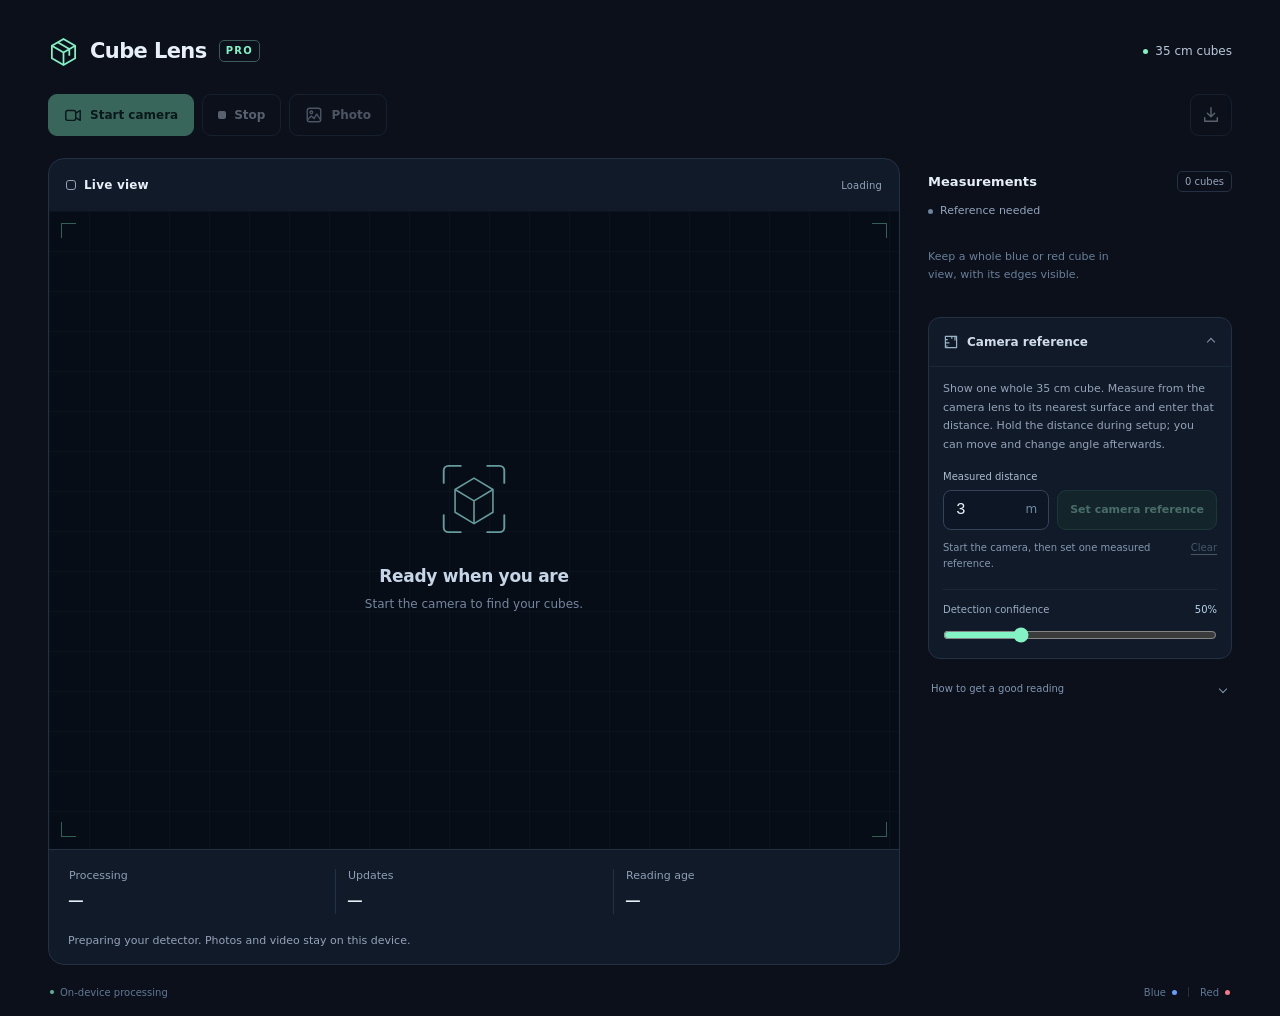
==== pro/index.html @ 99c1828c "Add isolated Cube Lens Pro with responsive threaded inference and refined cube pose" ====
<!doctype html>
<html lang="en">
<head>
  <meta charset="utf-8">
  <meta name="viewport" content="width=device-width, initial-scale=1, viewport-fit=cover">
  <meta name="theme-color" content="#0b101b">
  <meta name="color-scheme" content="dark">
  <title>Cube Lens Pro · Live cube distance</title>
  <link rel="stylesheet" href="./styles.css">
  <script src="./isolation.js"></script>
  <script type="module" src="./app.js"></script>
</head>
<body>
  <main class="app-shell">
    <header class="app-header">
      <a class="wordmark" href="./" aria-label="Cube Lens Pro home">
        <svg class="brand-mark" viewBox="0 0 32 32" fill="none" aria-hidden="true"><path d="m16 3 12 7v13l-12 7-12-7V10L16 3Z" stroke="currentColor" stroke-width="1.8"/><path d="m4 10 12 7 12-7M16 17v13M10 6.5l12 7v6.8" stroke="currentColor" stroke-width="1.8"/></svg>
        <span>Cube Lens</span><span class="pro-tag">PRO</span>
      </a>
      <span class="size-badge"><span class="status-dot" aria-hidden="true"></span>35 cm cubes</span>
    </header>

    <section class="control-bar" aria-label="Camera controls">
      <div class="source-controls">
        <button id="start" class="button button-primary" type="button" disabled>
          <svg viewBox="0 0 20 20" fill="none" aria-hidden="true"><rect x="2" y="5" width="11" height="11" rx="2" stroke="currentColor" stroke-width="1.6"/><path d="m13 8 5-3v11l-5-3" stroke="currentColor" stroke-width="1.6" stroke-linejoin="round"/></svg>
          Start camera
        </button>
        <button id="stop" class="button button-stop" type="button" disabled><span class="stop-icon" aria-hidden="true"></span>Stop</button>
        <label class="button button-quiet file-button" for="photoFile">
          <svg viewBox="0 0 20 20" fill="none" aria-hidden="true"><rect x="2.5" y="2.5" width="15" height="15" rx="2.5" stroke="currentColor" stroke-width="1.5"/><circle cx="7" cy="7" r="1.5" stroke="currentColor" stroke-width="1.5"/><path d="m3 15 4-4 3 3 3-5 4 6" stroke="currentColor" stroke-width="1.5" stroke-linejoin="round"/></svg>
          Photo
          <input id="photoFile" class="visually-hidden" type="file" accept="image/*" disabled>
        </label>
      </div>
      <button id="save" class="button button-icon" type="button" aria-label="Save detection image" title="Save detection image" disabled>
        <svg viewBox="0 0 20 20" fill="none" aria-hidden="true"><path d="M10 2v10m-4-4 4 4 4-4M3 13v4h14v-4" stroke="currentColor" stroke-width="1.6" stroke-linecap="round" stroke-linejoin="round"/></svg>
      </button>
    </section>

    <div class="workspace">
      <section class="camera-panel" aria-label="Camera and live measurements">
        <div class="panel-topline">
          <h1><span class="viewfinder-icon" aria-hidden="true"></span>Live view</h1>
          <span id="modelState" class="model-state">Loading…</span>
        </div>
        <div id="viewer" class="viewer">
          <video id="video" autoplay muted playsinline hidden aria-label="Live camera view"></video>
          <canvas id="photoCanvas" hidden aria-label="Selected photo"></canvas>
          <canvas id="overlay" hidden aria-label="Detected cubes and estimated distances"></canvas>
          <div id="placeholder" class="placeholder">
            <div class="placeholder-art" aria-hidden="true">
              <svg viewBox="0 0 112 112" fill="none"><path d="M24 39V26a5 5 0 0 1 5-5h13m28 0h13a5 5 0 0 1 5 5v13M88 73v13a5 5 0 0 1-5 5H70m-28 0H29a5 5 0 0 1-5-5V73" stroke="currentColor" stroke-width="2" stroke-linecap="round"/><path d="m56 34 20 12v24L56 82 36 70V46l20-12Z" stroke="currentColor" stroke-width="1.7"/><path d="m36 46 20 12 20-12M56 58v24" stroke="currentColor" stroke-width="1.7"/></svg>
            </div>
            <p>Ready when you are</p>
            <span>Start the camera to find your cubes.</span>
          </div>
          <div class="viewer-corner top-left" aria-hidden="true"></div><div class="viewer-corner top-right" aria-hidden="true"></div><div class="viewer-corner bottom-left" aria-hidden="true"></div><div class="viewer-corner bottom-right" aria-hidden="true"></div>
        </div>
        <div class="metrics" aria-label="Live performance">
          <div class="metric"><span class="metric-label">Processing</span><strong id="latency">—</strong></div>
          <div class="metric"><span class="metric-label">Updates</span><strong id="cadence">—</strong></div>
          <div class="metric"><span class="metric-label">Reading age</span><strong id="freshness">—</strong></div>
        </div>
        <p id="status" class="status-line" role="status" aria-live="polite">Preparing your detector. Photos and video stay on this device.</p>
      </section>

      <aside class="measurement-panel" aria-label="Cube measurements">
        <div class="measurements-heading"><h2>Measurements</h2><span id="counts" class="count-label">0 cubes</span></div>
        <div class="quality-line"><span class="quality-dot" aria-hidden="true"></span><span id="qualityState">Set a reference for distance</span></div>
        <ul id="detections" class="detections" aria-live="polite" aria-label="Detected cube measurements"></ul>
        <p id="emptyHint" class="empty-hint">Keep a whole blue or red cube in view, with its edges visible.</p>

        <details id="setupPanel" class="setup-panel" open>
          <summary><span><svg viewBox="0 0 20 20" fill="none" aria-hidden="true"><path d="M3 3h14v14H3zM3 7h3m-3 4h5m-5 4h3m5-12v3m4-3v5" stroke="currentColor" stroke-width="1.5" stroke-linejoin="round"/></svg>Camera reference</span><span class="disclosure" aria-hidden="true"></span></summary>
          <div class="setup-content">
            <p id="referenceHelp">Show one whole 35 cm cube. Measure from the camera lens to its nearest surface and enter that distance. Hold the distance during setup; you can move and change angle afterwards.</p>
            <label class="field-label" for="referenceMetres">Measured distance</label>
            <div class="reference-input-row">
              <div class="distance-input"><input id="referenceMetres" type="number" min="0.3" max="15" step="0.01" value="3" inputmode="decimal"><span aria-hidden="true">m</span></div>
              <button id="calibrate" class="button button-reference" type="button" disabled>Set reference</button>
            </div>
            <div class="reference-state-row"><p id="calibrationState" role="status" aria-live="polite">Start the camera to set a reference.</p><button id="clearCalibration" class="text-button" type="button" disabled>Clear</button></div>
            <div class="confidence-control">
              <label for="confidence">Detection confidence <output id="confidenceValue" for="confidence">50%</output></label>
              <input id="confidence" type="range" min="35" max="90" step="5" value="50">
            </div>
          </div>
        </details>
        <details id="about" class="about-panel">
          <summary>How to get a good reading <span class="disclosure" aria-hidden="true"></span></summary>
          <div>
            <p>Distance is approximate and measured to the nearest cube surface. Use stationary 35 × 35 × 35 cm cubes with clear, visible edges.</p>
            <p>Once referenced, your viewing angle can change. Use the same camera and zoom; set a new reference after changing either. Check readings against a measured distance.</p>
            <p>Detection runs on your device. Processing time measures the app’s work per frame, not network ping. Phone speed, lighting, blur and hidden corners affect results.</p>
            <button id="diagnostics" class="text-button diagnostics-button" type="button">Export diagnostics <span aria-hidden="true">↗</span></button>
          </div>
        </details>
      </aside>
    </div>
    <footer class="app-footer"><span><span class="privacy-dot" aria-hidden="true"></span>On-device processing</span><span>Blue <i class="legend-dot blue" aria-hidden="true"></i><span class="legend-divider" aria-hidden="true"></span>Red <i class="legend-dot red" aria-hidden="true"></i></span></footer>
  </main>
</body>
</html>
---- pro/styles.css ----
:root{color-scheme:dark;--bg:#0b101b;--panel:#111a28;--panel-deep:#0b1320;--line:#243144;--text:#e9eff8;--muted:#94a3b9;--mint:#83f2c4;--blue:#699dff;--radius:16px;font-family:Inter,ui-sans-serif,system-ui,-apple-system,BlinkMacSystemFont,"Segoe UI",sans-serif;font-synthesis:none;text-rendering:optimizeLegibility;-webkit-font-smoothing:antialiased}
*{box-sizing:border-box}body{margin:0;background:var(--bg);color:var(--text);min-width:300px}button,input{font:inherit}button,label,input,summary{-webkit-tap-highlight-color:transparent}button{cursor:pointer}button:disabled{cursor:default;opacity:.38}button:focus-visible,a:focus-visible,input:focus-visible,summary:focus-visible,.file-button:focus-within{outline:2px solid var(--mint);outline-offset:4px}button,summary{touch-action:manipulation}[hidden]{display:none!important}h1,h2,p{margin:0}svg{display:block}a{color:inherit}.app-shell{max-width:1240px;margin:0 auto;padding:0 28px calc(16px + env(safe-area-inset-bottom))}.app-header{min-height:86px;display:flex;align-items:center;justify-content:space-between;gap:16px}.wordmark{display:flex;align-items:center;gap:11px;text-decoration:none;font-size:21px;font-weight:650;letter-spacing:-.6px;white-space:nowrap}.brand-mark{width:31px;height:31px;color:var(--mint)}.pro-tag{font-size:10px;letter-spacing:1.3px;font-weight:750;line-height:1;border:1px solid #3a5b59;border-radius:5px;color:var(--mint);padding:5px 6px;margin-left:1px}.size-badge{display:flex;align-items:center;gap:7px;color:#b9c7d9;font-size:12px;white-space:nowrap}.status-dot,.privacy-dot{width:5px;height:5px;display:inline-block;flex:none;border-radius:50%;background:var(--mint)}.control-bar{display:flex;align-items:center;justify-content:space-between;gap:12px;padding-bottom:18px}.source-controls{display:flex;gap:8px;min-width:0}.button{display:inline-flex;align-items:center;justify-content:center;gap:8px;min-height:42px;padding:0 15px;background:#182437;border:1px solid #2c3b50;border-radius:9px;color:#d7e3f4;font-size:12px;font-weight:650;line-height:1;white-space:nowrap;transition:background .15s,border-color .15s}.button svg{width:18px;height:18px;flex:none}.button:not(:disabled):hover{background:#23334a;border-color:#48627f}.button-primary{color:#0a241b;background:var(--mint);border-color:var(--mint)}.button-primary:not(:disabled):hover{background:#a0ffdb;border-color:#a0ffdb}.button-stop{background:transparent}.stop-icon{height:8px;width:8px;border-radius:2px;background:currentColor}.button-quiet{background:transparent;cursor:pointer;color:#b8c6da}.file-button:has(input:disabled){opacity:.38;cursor:default}.button-icon{width:42px;padding:0;background:transparent}.visually-hidden{position:absolute;width:1px;height:1px;padding:0;margin:-1px;overflow:hidden;clip:rect(0,0,0,0);white-space:nowrap;border:0}.workspace{display:grid;grid-template-columns:minmax(0,1fr) 300px;gap:20px;align-items:start}.camera-panel{background:var(--panel);border:1px solid var(--line);border-radius:var(--radius);overflow:hidden;min-width:0}.panel-topline{height:49px;display:flex;align-items:center;justify-content:space-between;padding:0 17px;gap:10px}.panel-topline h1{display:flex;align-items:center;gap:8px;font-size:12px;font-weight:650;letter-spacing:.2px}.viewfinder-icon{width:10px;height:10px;border:1.5px solid var(--muted);border-radius:3px}.model-state{color:var(--muted);font-size:10px;letter-spacing:.2px;white-space:nowrap;overflow:hidden;text-overflow:ellipsis;max-width:65%}.viewer{position:relative;width:100%;aspect-ratio:4/3;min-height:200px;isolation:isolate;overflow:hidden;background:#070d17;background-image:linear-gradient(#1c2b3a33 1px,transparent 1px),linear-gradient(90deg,#1c2b3a33 1px,transparent 1px);background-size:40px 40px}.viewer video,.viewer canvas{position:absolute;inset:0;width:100%;height:100%;object-fit:contain;display:block}.viewer #overlay{z-index:2;pointer-events:none}.placeholder{position:absolute;inset:0;display:flex;flex-direction:column;align-items:center;justify-content:center;padding:30px;text-align:center;z-index:1}.placeholder-art{width:106px;height:106px;color:#649b9c;margin-bottom:14px}.placeholder-art svg{width:100%;height:100%}.placeholder p{font-size:17px;font-weight:550;letter-spacing:-.3px;color:#c6d6e7}.placeholder>span{margin-top:9px;font-size:12px;line-height:1.6;color:#72869e}.viewer-corner{color:#83f2c45c;position:absolute;z-index:3;width:15px;height:15px;border-color:#83f2c44d;pointer-events:none}.top-left{top:12px;left:12px;border-left:1px solid;border-top:1px solid}.top-right{top:12px;right:12px;border-right:1px solid;border-top:1px solid}.bottom-left{bottom:12px;left:12px;border-left:1px solid;border-bottom:1px solid}.bottom-right{bottom:12px;right:12px;border-right:1px solid;border-bottom:1px solid}.metrics{display:grid;grid-template-columns:repeat(3,minmax(0,1fr));padding:17px 8px 15px;border-top:1px solid var(--line)}.metric{padding:0 12px;min-width:0}.metric+.metric{border-left:1px solid var(--line)}.metric-label{display:block;font-size:10px;color:#8e9fb5;margin-bottom:6px}.metric strong{font-family:ui-monospace,SFMono-Regular,Consolas,monospace;font-size:20px;line-height:1.15;font-weight:500;letter-spacing:-.9px;white-space:nowrap}.status-line{font-size:11px;line-height:1.55;color:var(--muted);padding:0 19px 15px;min-height:32px}.measurement-panel{min-width:0;padding-top:13px}.measurements-heading{display:flex;align-items:center;justify-content:space-between;gap:12px;margin-bottom:11px}.measurements-heading h2{font-size:13px;font-weight:600;letter-spacing:.05px}.count-label{font-size:10px;color:var(--muted);border:1px solid var(--line);padding:4px 7px;border-radius:5px;white-space:nowrap}.quality-line{display:flex;align-items:center;gap:7px;color:#93a5bb;font-size:11px;line-height:1.5;margin-bottom:14px}.quality-dot{width:5px;height:5px;border-radius:50%;flex:none;background:#6f839d}.detections{display:grid;gap:8px;list-style:none;margin:0;padding:0;min-width:0}.detections li{background:var(--panel);border:1px solid var(--line);border-radius:11px;padding:13px 14px;font-size:12px;line-height:1.6;overflow-wrap:anywhere}.detections li strong{font-family:ui-monospace,SFMono-Regular,Consolas,monospace;letter-spacing:-.5px;font-weight:600}.detections .detection-card{display:grid;gap:5px}.detections .detection-heading{display:flex;align-items:center;justify-content:space-between;gap:10px}.detections .detection-distance{font-size:26px;color:var(--text);line-height:1.2}.detections .detection-label{display:flex;align-items:center;gap:7px;color:#d5e0ef}.detections .detection-meta,.detections small{color:var(--muted);font-size:10px}.empty-hint{padding:14px 0 18px;color:#697f99;font-size:11px;line-height:1.7;max-width:29ch}.setup-panel{border:1px solid var(--line);border-radius:12px;background:var(--panel);margin-top:14px;overflow:hidden}.setup-panel>summary{min-height:49px;padding:0 14px;display:flex;align-items:center;justify-content:space-between;gap:10px;color:#d1ddec;font-size:12px;font-weight:550;cursor:pointer;list-style:none}.setup-panel>summary>span:first-child{display:flex;gap:8px;align-items:center}.setup-panel summary svg{width:16px;height:16px;color:#99b3c7}summary::-webkit-details-marker{display:none}.disclosure{width:6px;height:6px;border-right:1px solid #8297ae;border-bottom:1px solid #8297ae;transform:rotate(45deg);margin-right:3px;flex:none;transition:transform .15s}details[open]>summary .disclosure{transform:rotate(225deg)}.setup-panel[open]>summary{border-bottom:1px solid #24314499}.setup-content{padding:13px 14px 15px}.setup-content>p{color:var(--muted);font-size:11px;line-height:1.7;margin-bottom:16px}.field-label{display:block;font-size:10px;color:#acbcd0;margin-bottom:8px}.reference-input-row{display:flex;gap:8px}.distance-input{position:relative;flex:1;min-width:70px}.distance-input input{width:100%;height:40px;border:1px solid #34435a;border-radius:8px;background:#0d1624;color:var(--text);font-size:16px;font-family:ui-monospace,SFMono-Regular,Consolas,monospace;line-height:1;padding:0 27px 0 12px;appearance:textfield;-moz-appearance:textfield}.distance-input input::-webkit-outer-spin-button,.distance-input input::-webkit-inner-spin-button{-webkit-appearance:none;margin:0}.distance-input>span{position:absolute;right:12px;top:12px;font-size:12px;color:#7189a5;pointer-events:none}.button-reference{background:#193631;border-color:#2f6556;color:#a4f4d3;min-height:40px;font-size:11px;padding:0 12px}.button-reference:not(:disabled):hover{background:#21493e;border-color:#438b70}.reference-state-row{display:flex;align-items:flex-start;gap:10px;margin-top:10px}.reference-state-row p{flex:1;font-size:10px;color:#8398b1;line-height:1.6}.text-button{background:transparent;border:0;padding:0;color:#9cb9d4;font-size:10px;line-height:1.6;text-decoration:underline;text-underline-offset:3px;white-space:nowrap}.text-button:not(:disabled):hover{color:var(--mint)}.reference-state-row .text-button{padding:0 0 0 5px}.confidence-control{border-top:1px solid #24314499;margin-top:17px;padding-top:14px}.confidence-control label{display:flex;justify-content:space-between;gap:10px;font-size:10px;color:#99acc3}.confidence-control output{color:#b5d5e9;font-variant-numeric:tabular-nums}.confidence-control input{width:100%;height:16px;margin:12px 0 0;accent-color:var(--mint);cursor:pointer;display:block}.about-panel{margin-top:10px;font-size:10px;color:#8096b1}.about-panel>summary{display:flex;align-items:center;justify-content:space-between;gap:10px;min-height:40px;cursor:pointer;list-style:none;padding:0 3px}.about-panel>div{padding:0 3px 13px}.about-panel p{line-height:1.7;margin-bottom:10px}.diagnostics-button{display:inline-flex;align-items:center;gap:7px;margin-top:2px}.app-footer{display:flex;align-items:center;justify-content:space-between;gap:15px;padding:20px 2px 0;color:#5f7894;font-size:10px;line-height:1.5}.app-footer>span{display:flex;align-items:center;gap:6px}.privacy-dot{width:4px;height:4px;background:#69af99}.legend-dot{display:inline-block;width:5px;height:5px;border-radius:50%;background:currentColor}.legend-dot.blue{color:#689cff}.legend-dot.red{color:#f27986}.legend-divider{height:10px;width:1px;background:var(--line);margin:0 5px}
.status-line.error,.metric strong.slow{color:#ff9ca5}.detections .detection-reason{font:500 12px/1.6 system-ui;letter-spacing:0;color:#b6c8dd}
@media(min-width:1000px){.app-shell{padding-top:8px}.control-bar{padding-bottom:22px}.workspace{gap:28px;grid-template-columns:minmax(0,1fr) 304px}.viewer{aspect-ratio:4/3}.panel-topline{height:52px}.metric strong{font-size:23px}.metric-label{font-size:11px}.metrics{padding-top:19px;padding-bottom:18px}}
@media(max-width:760px){.app-shell{max-width:540px;padding:0 14px calc(16px + env(safe-area-inset-bottom))}.app-header{min-height:69px;gap:8px}.wordmark{font-size:19px;gap:8px;letter-spacing:-.6px}.brand-mark{width:27px;height:27px}.pro-tag{font-size:9px;padding:4px 5px;letter-spacing:1px}.size-badge{font-size:10px;gap:5px}.control-bar{padding-bottom:13px;gap:7px}.source-controls{gap:6px}.button{min-height:40px;padding:0 12px;font-size:11px;gap:6px}.button svg{width:16px;height:16px}.button-icon{width:38px;min-height:40px;padding:0;flex:none}.workspace{display:flex;flex-direction:column;gap:0}.camera-panel{width:100%;border-radius:13px}.panel-topline{height:42px;padding:0 13px}.panel-topline h1{font-size:11px}.model-state{font-size:9px}.viewer{aspect-ratio:4/3;min-height:210px;max-height:64svh}.placeholder-art{width:88px;height:88px;margin-bottom:9px}.placeholder p{font-size:15px}.placeholder>span{font-size:10px;margin-top:7px}.metrics{padding:13px 4px 12px}.metric{padding:0 11px}.metric-label{font-size:9px;margin-bottom:6px}.metric strong{font-size:18px;letter-spacing:-.7px}.status-line{font-size:10px;padding:0 14px 12px;min-height:28px}.measurement-panel{padding:19px 1px 0;width:100%}.measurements-heading{margin-bottom:8px}.quality-line{margin-bottom:10px;font-size:10px}.measurements-heading h2{font-size:12px}.count-label{font-size:9px}.empty-hint{max-width:none;padding:7px 0 5px;font-size:10px}.detections{grid-template-columns:repeat(auto-fit,minmax(148px,1fr));gap:8px}.detections li{font-size:11px;padding:11px 12px}.setup-panel{margin-top:13px}.setup-panel>summary{min-height:46px}.setup-content{padding:13px 14px 14px}.setup-content>p{font-size:11px;line-height:1.6;margin-bottom:14px}.reference-input-row{gap:10px}.distance-input{max-width:50%}.button-reference{flex:1;min-height:40px}.reference-state-row p{font-size:10px}.confidence-control{margin-top:14px;padding-top:13px}.about-panel{margin-top:7px}.app-footer{padding-top:14px;font-size:9px}.viewer-corner{width:12px;height:12px}.top-left{top:10px;left:10px}.top-right{top:10px;right:10px}.bottom-left{bottom:10px;left:10px}.bottom-right{bottom:10px;right:10px}}
@media(max-width:359px){.app-shell{padding-left:10px;padding-right:10px}.wordmark{font-size:17px;gap:6px}.brand-mark{width:24px;height:24px}.size-badge{font-size:9px}.size-badge .status-dot{display:none}.button{padding:0 10px;font-size:10px}.source-controls{gap:5px}.button-primary svg{display:none}.metric{padding:0 9px}.metric strong{font-size:16px}.metric-label{font-size:8px}.placeholder>span{font-size:9px}}
@media(prefers-reduced-motion:reduce){*{transition:none!important}}
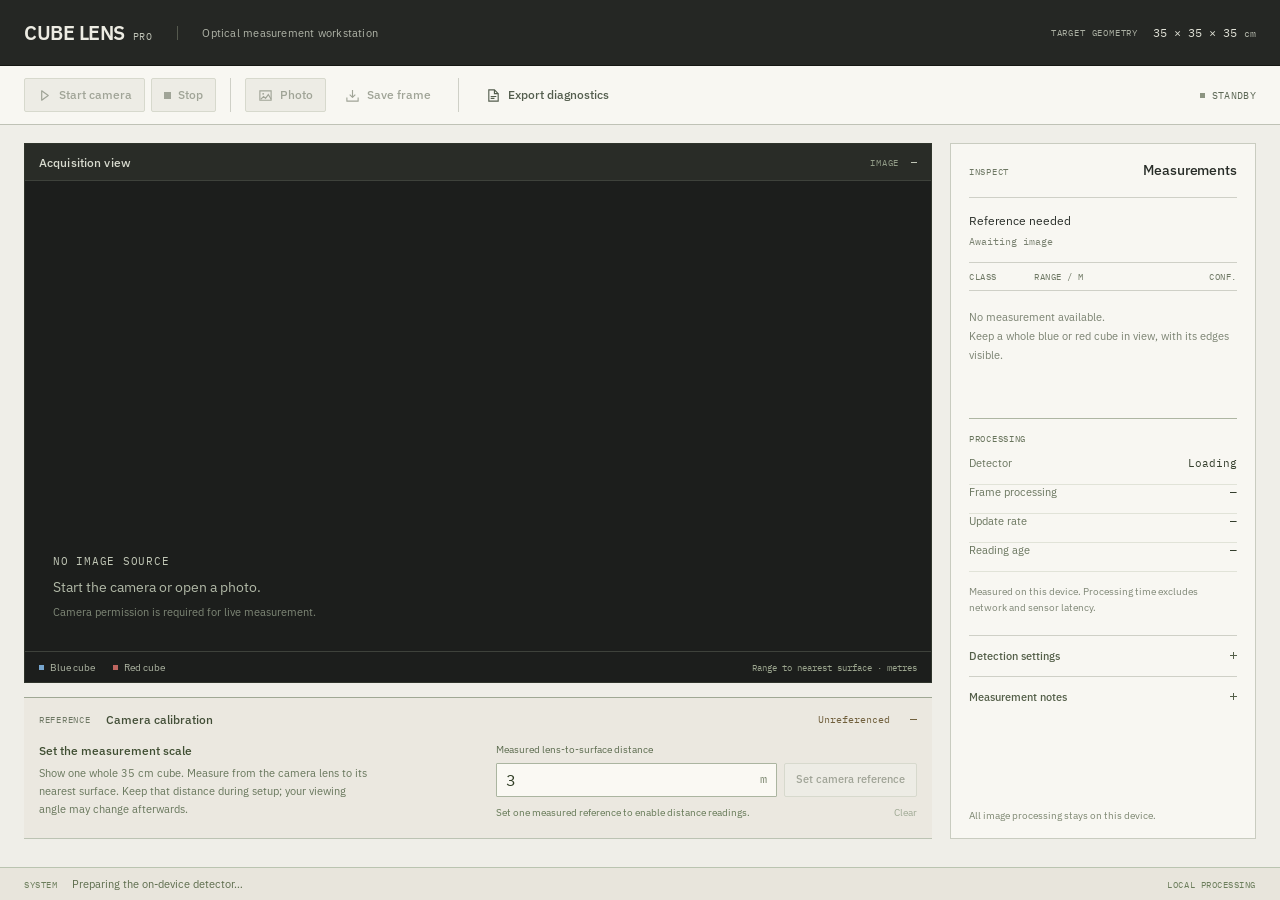
==== commit b38055fd: "Redesign Cube Lens Pro as an optical measurement workstation" ====
--- a/pro/index.html
+++ b/pro/index.html
@@ -3,102 +3,130 @@
 <head>
   <meta charset="utf-8">
   <meta name="viewport" content="width=device-width, initial-scale=1, viewport-fit=cover">
-  <meta name="theme-color" content="#0b101b">
-  <meta name="color-scheme" content="dark">
-  <title>Cube Lens Pro · Live cube distance</title>
-  <link rel="stylesheet" href="./styles.css">
+  <meta name="theme-color" content="#252724">
+  <meta name="color-scheme" content="light">
+  <meta name="description" content="On-device optical measurement of 35 cm cubes. Live camera detection, reference calibration and distance inspection.">
+  <title>Cube Lens Pro — Optical measurement workstation</title>
+  <link rel="preload" href="./fonts/plex-sans-regular.woff2" as="font" type="font/woff2" crossorigin>
+  <link rel="preload" href="./fonts/plex-mono-regular.woff2" as="font" type="font/woff2" crossorigin>
+  <link rel="stylesheet" href="./styles.css?v=instrument1">
   <script src="./isolation.js"></script>
-  <script type="module" src="./app.js"></script>
+  <script type="module" src="./app.js?v=instrument1"></script>
 </head>
-<body>
-  <main class="app-shell">
-    <header class="app-header">
-      <a class="wordmark" href="./" aria-label="Cube Lens Pro home">
-        <svg class="brand-mark" viewBox="0 0 32 32" fill="none" aria-hidden="true"><path d="m16 3 12 7v13l-12 7-12-7V10L16 3Z" stroke="currentColor" stroke-width="1.8"/><path d="m4 10 12 7 12-7M16 17v13M10 6.5l12 7v6.8" stroke="currentColor" stroke-width="1.8"/></svg>
-        <span>Cube Lens</span><span class="pro-tag">PRO</span>
-      </a>
-      <span class="size-badge"><span class="status-dot" aria-hidden="true"></span>35 cm cubes</span>
+<body data-camera-state="idle" data-reference-state="needed">
+  <a class="skip-link" href="#workspace">Skip to measurement workspace</a>
+  <main class="instrument">
+    <header class="instrument-header">
+      <div class="instrument-identity">
+        <a class="wordmark" href="./" aria-label="Cube Lens Pro home">CUBE LENS <span>PRO</span></a>
+        <span class="instrument-purpose">Optical measurement workstation</span>
+      </div>
+      <div class="target-spec"><span class="technical-label">Target geometry</span><span>35 × 35 × 35 <small>cm</small></span></div>
     </header>
 
-    <section class="control-bar" aria-label="Camera controls">
-      <div class="source-controls">
-        <button id="start" class="button button-primary" type="button" disabled>
-          <svg viewBox="0 0 20 20" fill="none" aria-hidden="true"><rect x="2" y="5" width="11" height="11" rx="2" stroke="currentColor" stroke-width="1.6"/><path d="m13 8 5-3v11l-5-3" stroke="currentColor" stroke-width="1.6" stroke-linejoin="round"/></svg>
+    <div class="command-bar" role="group" aria-label="Acquisition and export commands">
+      <div class="command-group acquisition-commands">
+        <button id="start" class="command command-primary" type="button" title="Start the rear camera" disabled>
+          <svg viewBox="0 0 16 16" fill="none" aria-hidden="true"><path d="m5 3 7 5-7 5V3Z" stroke="currentColor" stroke-width="1.3" stroke-linejoin="round"/></svg>
           Start camera
         </button>
-        <button id="stop" class="button button-stop" type="button" disabled><span class="stop-icon" aria-hidden="true"></span>Stop</button>
-        <label class="button button-quiet file-button" for="photoFile">
-          <svg viewBox="0 0 20 20" fill="none" aria-hidden="true"><rect x="2.5" y="2.5" width="15" height="15" rx="2.5" stroke="currentColor" stroke-width="1.5"/><circle cx="7" cy="7" r="1.5" stroke="currentColor" stroke-width="1.5"/><path d="m3 15 4-4 3 3 3-5 4 6" stroke="currentColor" stroke-width="1.5" stroke-linejoin="round"/></svg>
+        <button id="stop" class="command" type="button" title="Stop the camera and hold the last analysed frame" disabled><span class="stop-glyph" aria-hidden="true"></span>Stop</button>
+      </div>
+      <div class="command-group image-commands">
+        <label class="command file-command" for="photoFile" title="Open an image for cube detection">
+          <svg viewBox="0 0 16 16" fill="none" aria-hidden="true"><path d="M2 3h12v10H2z" stroke="currentColor" stroke-width="1.2"/><circle cx="5.5" cy="6.2" r="1" fill="currentColor"/><path d="m3 12 3-3 2 2 3-4 3 5" stroke="currentColor" stroke-width="1.2"/></svg>
           Photo
           <input id="photoFile" class="visually-hidden" type="file" accept="image/*" disabled>
         </label>
+        <button id="save" class="command command-secondary" type="button" title="Save the exact analysed frame with annotations" disabled>
+          <svg viewBox="0 0 16 16" fill="none" aria-hidden="true"><path d="M8 2v8m-3-3 3 3 3-3M2 10v4h12v-4" stroke="currentColor" stroke-width="1.2" stroke-linejoin="round"/></svg>
+          Save frame
+        </button>
       </div>
-      <button id="save" class="button button-icon" type="button" aria-label="Save detection image" title="Save detection image" disabled>
-        <svg viewBox="0 0 20 20" fill="none" aria-hidden="true"><path d="M10 2v10m-4-4 4 4 4-4M3 13v4h14v-4" stroke="currentColor" stroke-width="1.6" stroke-linecap="round" stroke-linejoin="round"/></svg>
-      </button>
-    </section>
+      <div class="command-group export-commands">
+        <button id="diagnostics" class="command command-secondary" type="button" title="Download processing and fit diagnostics as JSON. Camera images are excluded.">
+          <svg viewBox="0 0 16 16" fill="none" aria-hidden="true"><path d="M9 2H3v12h10V6L9 2Z" stroke="currentColor" stroke-width="1.2"/><path d="M9 2v4h4M5 9h6M5 11h4" stroke="currentColor" stroke-width="1.2"/></svg>
+          <span>Export diagnostics</span>
+        </button>
+      </div>
+      <div class="camera-state"><span class="state-indicator" aria-hidden="true"></span><span id="cameraState">Standby</span></div>
+    </div>
 
-    <div class="workspace">
-      <section class="camera-panel" aria-label="Camera and live measurements">
-        <div class="panel-topline">
-          <h1><span class="viewfinder-icon" aria-hidden="true"></span>Live view</h1>
-          <span id="modelState" class="model-state">Loading…</span>
+    <div id="workspace" class="workstation" tabindex="-1">
+      <section class="camera-workspace" aria-labelledby="cameraHeading">
+        <div class="viewport-heading">
+          <h1 id="cameraHeading">Acquisition view</h1>
+          <span class="image-dimensions"><span>IMAGE</span><span id="frameResolution">—</span></span>
         </div>
         <div id="viewer" class="viewer">
           <video id="video" autoplay muted playsinline hidden aria-label="Live camera view"></video>
-          <canvas id="photoCanvas" hidden aria-label="Selected photo"></canvas>
+          <canvas id="photoCanvas" hidden aria-label="Analysed image"></canvas>
           <canvas id="overlay" hidden aria-label="Detected cubes and estimated distances"></canvas>
-          <div id="placeholder" class="placeholder">
-            <div class="placeholder-art" aria-hidden="true">
-              <svg viewBox="0 0 112 112" fill="none"><path d="M24 39V26a5 5 0 0 1 5-5h13m28 0h13a5 5 0 0 1 5 5v13M88 73v13a5 5 0 0 1-5 5H70m-28 0H29a5 5 0 0 1-5-5V73" stroke="currentColor" stroke-width="2" stroke-linecap="round"/><path d="m56 34 20 12v24L56 82 36 70V46l20-12Z" stroke="currentColor" stroke-width="1.7"/><path d="m36 46 20 12 20-12M56 58v24" stroke="currentColor" stroke-width="1.7"/></svg>
-            </div>
-            <p>Ready when you are</p>
-            <span>Start the camera to find your cubes.</span>
+          <div id="placeholder" class="source-placeholder">
+            <span class="source-idle-label">No image source</span>
+            <p>Start the camera or open a photo.</p>
+            <span>Camera permission is required for live measurement.</span>
           </div>
-          <div class="viewer-corner top-left" aria-hidden="true"></div><div class="viewer-corner top-right" aria-hidden="true"></div><div class="viewer-corner bottom-left" aria-hidden="true"></div><div class="viewer-corner bottom-right" aria-hidden="true"></div>
         </div>
-        <div class="metrics" aria-label="Live performance">
-          <div class="metric"><span class="metric-label">Processing</span><strong id="latency">—</strong></div>
-          <div class="metric"><span class="metric-label">Updates</span><strong id="cadence">—</strong></div>
-          <div class="metric"><span class="metric-label">Reading age</span><strong id="freshness">—</strong></div>
-        </div>
-        <p id="status" class="status-line" role="status" aria-live="polite">Preparing your detector. Photos and video stay on this device.</p>
+        <div class="viewport-key"><span><i class="class-swatch blue" aria-hidden="true"></i>Blue cube</span><span><i class="class-swatch red" aria-hidden="true"></i>Red cube</span><span class="range-note">Range to nearest surface · metres</span></div>
       </section>
 
-      <aside class="measurement-panel" aria-label="Cube measurements">
-        <div class="measurements-heading"><h2>Measurements</h2><span id="counts" class="count-label">0 cubes</span></div>
-        <div class="quality-line"><span class="quality-dot" aria-hidden="true"></span><span id="qualityState">Set a reference for distance</span></div>
-        <ul id="detections" class="detections" aria-live="polite" aria-label="Detected cube measurements"></ul>
-        <p id="emptyHint" class="empty-hint">Keep a whole blue or red cube in view, with its edges visible.</p>
+      <details id="setupPanel" class="reference-panel" open>
+        <summary>
+          <span class="reference-title"><span class="section-index" aria-hidden="true">REFERENCE</span><span>Camera calibration</span></span>
+          <span class="reference-summary-state"><span id="referenceBadge">Unreferenced</span><span class="disclosure-mark" aria-hidden="true"></span></span>
+        </summary>
+        <div class="reference-body">
+          <div class="reference-instructions"><h2>Set the measurement scale</h2><p id="referenceHelp">Show one whole 35 cm cube. Measure from the camera lens to its nearest surface. Keep that distance during setup; your viewing angle may change afterwards.</p></div>
+          <div class="reference-entry">
+            <label for="referenceMetres">Measured lens-to-surface distance</label>
+            <div class="reference-input-row"><div class="distance-input"><input id="referenceMetres" type="number" min="0.3" max="15" step="0.01" value="3" inputmode="decimal"><span aria-hidden="true">m</span></div><button id="calibrate" class="command command-reference" type="button" disabled>Set camera reference</button></div>
+            <div class="reference-feedback"><p id="calibrationState" role="status" aria-live="polite">Set one measured reference to enable distance readings.</p><button id="clearCalibration" class="text-command" type="button" title="Delete the stored camera reference" disabled>Clear</button></div>
+          </div>
+        </div>
+      </details>
 
-        <details id="setupPanel" class="setup-panel" open>
-          <summary><span><svg viewBox="0 0 20 20" fill="none" aria-hidden="true"><path d="M3 3h14v14H3zM3 7h3m-3 4h5m-5 4h3m5-12v3m4-3v5" stroke="currentColor" stroke-width="1.5" stroke-linejoin="round"/></svg>Camera reference</span><span class="disclosure" aria-hidden="true"></span></summary>
-          <div class="setup-content">
-            <p id="referenceHelp">Show one whole 35 cm cube. Measure from the camera lens to its nearest surface and enter that distance. Hold the distance during setup; you can move and change angle afterwards.</p>
-            <label class="field-label" for="referenceMetres">Measured distance</label>
-            <div class="reference-input-row">
-              <div class="distance-input"><input id="referenceMetres" type="number" min="0.3" max="15" step="0.01" value="3" inputmode="decimal"><span aria-hidden="true">m</span></div>
-              <button id="calibrate" class="button button-reference" type="button" disabled>Set reference</button>
-            </div>
-            <div class="reference-state-row"><p id="calibrationState" role="status" aria-live="polite">Start the camera to set a reference.</p><button id="clearCalibration" class="text-button" type="button" disabled>Clear</button></div>
-            <div class="confidence-control">
-              <label for="confidence">Detection confidence <output id="confidenceValue" for="confidence">50%</output></label>
-              <input id="confidence" type="range" min="35" max="90" step="5" value="50">
-            </div>
+      <aside class="measurement-inspector" aria-labelledby="inspectorHeading">
+        <header class="inspector-heading"><span class="section-index" aria-hidden="true">INSPECT</span><h2 id="inspectorHeading">Measurements</h2></header>
+        <div class="inspection-state"><p id="qualityState">Reference needed</p><span id="counts">Awaiting image</span></div>
+        <div class="readout-columns" aria-hidden="true"><span>Class</span><span>Range / m</span><span>Conf.</span></div>
+        <ul id="detections" class="detections" aria-label="Detected cube measurements"></ul>
+        <p id="emptyHint" class="empty-hint">No measurement available.<br>Keep a whole blue or red cube in view, with its edges visible.</p>
+
+        <section class="processing-section" aria-labelledby="processingHeading">
+          <h3 id="processingHeading" class="section-label">Processing</h3>
+          <dl class="telemetry">
+            <div><dt>Detector</dt><dd id="modelState">Loading…</dd></div>
+            <div><dt>Frame processing</dt><dd id="latency">—</dd></div>
+            <div><dt>Update rate</dt><dd id="cadence">—</dd></div>
+            <div><dt>Reading age</dt><dd id="freshness">—</dd></div>
+          </dl>
+          <p class="telemetry-note">Measured on this device. Processing time excludes network and sensor latency.</p>
+        </section>
+
+        <details id="advancedControls" class="inspector-disclosure">
+          <summary>Detection settings <span class="disclosure-mark" aria-hidden="true"></span></summary>
+          <div class="disclosure-content confidence-control">
+            <label for="confidence">Confidence threshold <output id="confidenceValue" for="confidence">50%</output></label>
+            <input id="confidence" type="range" min="35" max="90" step="5" value="50">
+            <p>Lower the threshold to include less certain detections.</p>
           </div>
         </details>
-        <details id="about" class="about-panel">
-          <summary>How to get a good reading <span class="disclosure" aria-hidden="true"></span></summary>
-          <div>
-            <p>Distance is approximate and measured to the nearest cube surface. Use stationary 35 × 35 × 35 cm cubes with clear, visible edges.</p>
-            <p>Once referenced, your viewing angle can change. Use the same camera and zoom; set a new reference after changing either. Check readings against a measured distance.</p>
-            <p>Detection runs on your device. Processing time measures the app’s work per frame, not network ping. Phone speed, lighting, blur and hidden corners affect results.</p>
-            <button id="diagnostics" class="text-button diagnostics-button" type="button">Export diagnostics <span aria-hidden="true">↗</span></button>
+        <details id="about" class="inspector-disclosure operating-notes">
+          <summary>Measurement notes <span class="disclosure-mark" aria-hidden="true"></span></summary>
+          <div class="disclosure-content">
+            <p>Use stationary 35 cm cubes with complete, visible edges. Distance is approximate; verify it against measured distances.</p>
+            <p>After referencing, the phone may move and change angle. Keep the same camera, zoom and stream format.</p>
+            <p>Blur, hidden corners, lighting and lens distortion can affect readings. Photos provide detection without assuming live-camera calibration.</p>
           </div>
         </details>
+        <div class="inspector-footnote">All image processing stays on this device.</div>
       </aside>
+
+
     </div>
-    <footer class="app-footer"><span><span class="privacy-dot" aria-hidden="true"></span>On-device processing</span><span>Blue <i class="legend-dot blue" aria-hidden="true"></i><span class="legend-divider" aria-hidden="true"></span>Red <i class="legend-dot red" aria-hidden="true"></i></span></footer>
+
+    <footer class="system-bar"><span class="system-label">SYSTEM</span><p id="status" role="status" aria-live="polite">Preparing the on-device detector…</p><span class="local-indicator">LOCAL PROCESSING</span></footer>
   </main>
 </body>
 </html>
--- a/pro/styles.css
+++ b/pro/styles.css
@@ -1,7 +1,109 @@
-:root{color-scheme:dark;--bg:#0b101b;--panel:#111a28;--panel-deep:#0b1320;--line:#243144;--text:#e9eff8;--muted:#94a3b9;--mint:#83f2c4;--blue:#699dff;--radius:16px;font-family:Inter,ui-sans-serif,system-ui,-apple-system,BlinkMacSystemFont,"Segoe UI",sans-serif;font-synthesis:none;text-rendering:optimizeLegibility;-webkit-font-smoothing:antialiased}
-*{box-sizing:border-box}body{margin:0;background:var(--bg);color:var(--text);min-width:300px}button,input{font:inherit}button,label,input,summary{-webkit-tap-highlight-color:transparent}button{cursor:pointer}button:disabled{cursor:default;opacity:.38}button:focus-visible,a:focus-visible,input:focus-visible,summary:focus-visible,.file-button:focus-within{outline:2px solid var(--mint);outline-offset:4px}button,summary{touch-action:manipulation}[hidden]{display:none!important}h1,h2,p{margin:0}svg{display:block}a{color:inherit}.app-shell{max-width:1240px;margin:0 auto;padding:0 28px calc(16px + env(safe-area-inset-bottom))}.app-header{min-height:86px;display:flex;align-items:center;justify-content:space-between;gap:16px}.wordmark{display:flex;align-items:center;gap:11px;text-decoration:none;font-size:21px;font-weight:650;letter-spacing:-.6px;white-space:nowrap}.brand-mark{width:31px;height:31px;color:var(--mint)}.pro-tag{font-size:10px;letter-spacing:1.3px;font-weight:750;line-height:1;border:1px solid #3a5b59;border-radius:5px;color:var(--mint);padding:5px 6px;margin-left:1px}.size-badge{display:flex;align-items:center;gap:7px;color:#b9c7d9;font-size:12px;white-space:nowrap}.status-dot,.privacy-dot{width:5px;height:5px;display:inline-block;flex:none;border-radius:50%;background:var(--mint)}.control-bar{display:flex;align-items:center;justify-content:space-between;gap:12px;padding-bottom:18px}.source-controls{display:flex;gap:8px;min-width:0}.button{display:inline-flex;align-items:center;justify-content:center;gap:8px;min-height:42px;padding:0 15px;background:#182437;border:1px solid #2c3b50;border-radius:9px;color:#d7e3f4;font-size:12px;font-weight:650;line-height:1;white-space:nowrap;transition:background .15s,border-color .15s}.button svg{width:18px;height:18px;flex:none}.button:not(:disabled):hover{background:#23334a;border-color:#48627f}.button-primary{color:#0a241b;background:var(--mint);border-color:var(--mint)}.button-primary:not(:disabled):hover{background:#a0ffdb;border-color:#a0ffdb}.button-stop{background:transparent}.stop-icon{height:8px;width:8px;border-radius:2px;background:currentColor}.button-quiet{background:transparent;cursor:pointer;color:#b8c6da}.file-button:has(input:disabled){opacity:.38;cursor:default}.button-icon{width:42px;padding:0;background:transparent}.visually-hidden{position:absolute;width:1px;height:1px;padding:0;margin:-1px;overflow:hidden;clip:rect(0,0,0,0);white-space:nowrap;border:0}.workspace{display:grid;grid-template-columns:minmax(0,1fr) 300px;gap:20px;align-items:start}.camera-panel{background:var(--panel);border:1px solid var(--line);border-radius:var(--radius);overflow:hidden;min-width:0}.panel-topline{height:49px;display:flex;align-items:center;justify-content:space-between;padding:0 17px;gap:10px}.panel-topline h1{display:flex;align-items:center;gap:8px;font-size:12px;font-weight:650;letter-spacing:.2px}.viewfinder-icon{width:10px;height:10px;border:1.5px solid var(--muted);border-radius:3px}.model-state{color:var(--muted);font-size:10px;letter-spacing:.2px;white-space:nowrap;overflow:hidden;text-overflow:ellipsis;max-width:65%}.viewer{position:relative;width:100%;aspect-ratio:4/3;min-height:200px;isolation:isolate;overflow:hidden;background:#070d17;background-image:linear-gradient(#1c2b3a33 1px,transparent 1px),linear-gradient(90deg,#1c2b3a33 1px,transparent 1px);background-size:40px 40px}.viewer video,.viewer canvas{position:absolute;inset:0;width:100%;height:100%;object-fit:contain;display:block}.viewer #overlay{z-index:2;pointer-events:none}.placeholder{position:absolute;inset:0;display:flex;flex-direction:column;align-items:center;justify-content:center;padding:30px;text-align:center;z-index:1}.placeholder-art{width:106px;height:106px;color:#649b9c;margin-bottom:14px}.placeholder-art svg{width:100%;height:100%}.placeholder p{font-size:17px;font-weight:550;letter-spacing:-.3px;color:#c6d6e7}.placeholder>span{margin-top:9px;font-size:12px;line-height:1.6;color:#72869e}.viewer-corner{color:#83f2c45c;position:absolute;z-index:3;width:15px;height:15px;border-color:#83f2c44d;pointer-events:none}.top-left{top:12px;left:12px;border-left:1px solid;border-top:1px solid}.top-right{top:12px;right:12px;border-right:1px solid;border-top:1px solid}.bottom-left{bottom:12px;left:12px;border-left:1px solid;border-bottom:1px solid}.bottom-right{bottom:12px;right:12px;border-right:1px solid;border-bottom:1px solid}.metrics{display:grid;grid-template-columns:repeat(3,minmax(0,1fr));padding:17px 8px 15px;border-top:1px solid var(--line)}.metric{padding:0 12px;min-width:0}.metric+.metric{border-left:1px solid var(--line)}.metric-label{display:block;font-size:10px;color:#8e9fb5;margin-bottom:6px}.metric strong{font-family:ui-monospace,SFMono-Regular,Consolas,monospace;font-size:20px;line-height:1.15;font-weight:500;letter-spacing:-.9px;white-space:nowrap}.status-line{font-size:11px;line-height:1.55;color:var(--muted);padding:0 19px 15px;min-height:32px}.measurement-panel{min-width:0;padding-top:13px}.measurements-heading{display:flex;align-items:center;justify-content:space-between;gap:12px;margin-bottom:11px}.measurements-heading h2{font-size:13px;font-weight:600;letter-spacing:.05px}.count-label{font-size:10px;color:var(--muted);border:1px solid var(--line);padding:4px 7px;border-radius:5px;white-space:nowrap}.quality-line{display:flex;align-items:center;gap:7px;color:#93a5bb;font-size:11px;line-height:1.5;margin-bottom:14px}.quality-dot{width:5px;height:5px;border-radius:50%;flex:none;background:#6f839d}.detections{display:grid;gap:8px;list-style:none;margin:0;padding:0;min-width:0}.detections li{background:var(--panel);border:1px solid var(--line);border-radius:11px;padding:13px 14px;font-size:12px;line-height:1.6;overflow-wrap:anywhere}.detections li strong{font-family:ui-monospace,SFMono-Regular,Consolas,monospace;letter-spacing:-.5px;font-weight:600}.detections .detection-card{display:grid;gap:5px}.detections .detection-heading{display:flex;align-items:center;justify-content:space-between;gap:10px}.detections .detection-distance{font-size:26px;color:var(--text);line-height:1.2}.detections .detection-label{display:flex;align-items:center;gap:7px;color:#d5e0ef}.detections .detection-meta,.detections small{color:var(--muted);font-size:10px}.empty-hint{padding:14px 0 18px;color:#697f99;font-size:11px;line-height:1.7;max-width:29ch}.setup-panel{border:1px solid var(--line);border-radius:12px;background:var(--panel);margin-top:14px;overflow:hidden}.setup-panel>summary{min-height:49px;padding:0 14px;display:flex;align-items:center;justify-content:space-between;gap:10px;color:#d1ddec;font-size:12px;font-weight:550;cursor:pointer;list-style:none}.setup-panel>summary>span:first-child{display:flex;gap:8px;align-items:center}.setup-panel summary svg{width:16px;height:16px;color:#99b3c7}summary::-webkit-details-marker{display:none}.disclosure{width:6px;height:6px;border-right:1px solid #8297ae;border-bottom:1px solid #8297ae;transform:rotate(45deg);margin-right:3px;flex:none;transition:transform .15s}details[open]>summary .disclosure{transform:rotate(225deg)}.setup-panel[open]>summary{border-bottom:1px solid #24314499}.setup-content{padding:13px 14px 15px}.setup-content>p{color:var(--muted);font-size:11px;line-height:1.7;margin-bottom:16px}.field-label{display:block;font-size:10px;color:#acbcd0;margin-bottom:8px}.reference-input-row{display:flex;gap:8px}.distance-input{position:relative;flex:1;min-width:70px}.distance-input input{width:100%;height:40px;border:1px solid #34435a;border-radius:8px;background:#0d1624;color:var(--text);font-size:16px;font-family:ui-monospace,SFMono-Regular,Consolas,monospace;line-height:1;padding:0 27px 0 12px;appearance:textfield;-moz-appearance:textfield}.distance-input input::-webkit-outer-spin-button,.distance-input input::-webkit-inner-spin-button{-webkit-appearance:none;margin:0}.distance-input>span{position:absolute;right:12px;top:12px;font-size:12px;color:#7189a5;pointer-events:none}.button-reference{background:#193631;border-color:#2f6556;color:#a4f4d3;min-height:40px;font-size:11px;padding:0 12px}.button-reference:not(:disabled):hover{background:#21493e;border-color:#438b70}.reference-state-row{display:flex;align-items:flex-start;gap:10px;margin-top:10px}.reference-state-row p{flex:1;font-size:10px;color:#8398b1;line-height:1.6}.text-button{background:transparent;border:0;padding:0;color:#9cb9d4;font-size:10px;line-height:1.6;text-decoration:underline;text-underline-offset:3px;white-space:nowrap}.text-button:not(:disabled):hover{color:var(--mint)}.reference-state-row .text-button{padding:0 0 0 5px}.confidence-control{border-top:1px solid #24314499;margin-top:17px;padding-top:14px}.confidence-control label{display:flex;justify-content:space-between;gap:10px;font-size:10px;color:#99acc3}.confidence-control output{color:#b5d5e9;font-variant-numeric:tabular-nums}.confidence-control input{width:100%;height:16px;margin:12px 0 0;accent-color:var(--mint);cursor:pointer;display:block}.about-panel{margin-top:10px;font-size:10px;color:#8096b1}.about-panel>summary{display:flex;align-items:center;justify-content:space-between;gap:10px;min-height:40px;cursor:pointer;list-style:none;padding:0 3px}.about-panel>div{padding:0 3px 13px}.about-panel p{line-height:1.7;margin-bottom:10px}.diagnostics-button{display:inline-flex;align-items:center;gap:7px;margin-top:2px}.app-footer{display:flex;align-items:center;justify-content:space-between;gap:15px;padding:20px 2px 0;color:#5f7894;font-size:10px;line-height:1.5}.app-footer>span{display:flex;align-items:center;gap:6px}.privacy-dot{width:4px;height:4px;background:#69af99}.legend-dot{display:inline-block;width:5px;height:5px;border-radius:50%;background:currentColor}.legend-dot.blue{color:#689cff}.legend-dot.red{color:#f27986}.legend-divider{height:10px;width:1px;background:var(--line);margin:0 5px}
-.status-line.error,.metric strong.slow{color:#ff9ca5}.detections .detection-reason{font:500 12px/1.6 system-ui;letter-spacing:0;color:#b6c8dd}
-@media(min-width:1000px){.app-shell{padding-top:8px}.control-bar{padding-bottom:22px}.workspace{gap:28px;grid-template-columns:minmax(0,1fr) 304px}.viewer{aspect-ratio:4/3}.panel-topline{height:52px}.metric strong{font-size:23px}.metric-label{font-size:11px}.metrics{padding-top:19px;padding-bottom:18px}}
-@media(max-width:760px){.app-shell{max-width:540px;padding:0 14px calc(16px + env(safe-area-inset-bottom))}.app-header{min-height:69px;gap:8px}.wordmark{font-size:19px;gap:8px;letter-spacing:-.6px}.brand-mark{width:27px;height:27px}.pro-tag{font-size:9px;padding:4px 5px;letter-spacing:1px}.size-badge{font-size:10px;gap:5px}.control-bar{padding-bottom:13px;gap:7px}.source-controls{gap:6px}.button{min-height:40px;padding:0 12px;font-size:11px;gap:6px}.button svg{width:16px;height:16px}.button-icon{width:38px;min-height:40px;padding:0;flex:none}.workspace{display:flex;flex-direction:column;gap:0}.camera-panel{width:100%;border-radius:13px}.panel-topline{height:42px;padding:0 13px}.panel-topline h1{font-size:11px}.model-state{font-size:9px}.viewer{aspect-ratio:4/3;min-height:210px;max-height:64svh}.placeholder-art{width:88px;height:88px;margin-bottom:9px}.placeholder p{font-size:15px}.placeholder>span{font-size:10px;margin-top:7px}.metrics{padding:13px 4px 12px}.metric{padding:0 11px}.metric-label{font-size:9px;margin-bottom:6px}.metric strong{font-size:18px;letter-spacing:-.7px}.status-line{font-size:10px;padding:0 14px 12px;min-height:28px}.measurement-panel{padding:19px 1px 0;width:100%}.measurements-heading{margin-bottom:8px}.quality-line{margin-bottom:10px;font-size:10px}.measurements-heading h2{font-size:12px}.count-label{font-size:9px}.empty-hint{max-width:none;padding:7px 0 5px;font-size:10px}.detections{grid-template-columns:repeat(auto-fit,minmax(148px,1fr));gap:8px}.detections li{font-size:11px;padding:11px 12px}.setup-panel{margin-top:13px}.setup-panel>summary{min-height:46px}.setup-content{padding:13px 14px 14px}.setup-content>p{font-size:11px;line-height:1.6;margin-bottom:14px}.reference-input-row{gap:10px}.distance-input{max-width:50%}.button-reference{flex:1;min-height:40px}.reference-state-row p{font-size:10px}.confidence-control{margin-top:14px;padding-top:13px}.about-panel{margin-top:7px}.app-footer{padding-top:14px;font-size:9px}.viewer-corner{width:12px;height:12px}.top-left{top:10px;left:10px}.top-right{top:10px;right:10px}.bottom-left{bottom:10px;left:10px}.bottom-right{bottom:10px;right:10px}}
-@media(max-width:359px){.app-shell{padding-left:10px;padding-right:10px}.wordmark{font-size:17px;gap:6px}.brand-mark{width:24px;height:24px}.size-badge{font-size:9px}.size-badge .status-dot{display:none}.button{padding:0 10px;font-size:10px}.source-controls{gap:5px}.button-primary svg{display:none}.metric{padding:0 9px}.metric strong{font-size:16px}.metric-label{font-size:8px}.placeholder>span{font-size:9px}}
-@media(prefers-reduced-motion:reduce){*{transition:none!important}}
+@font-face{font-family:"Plex Sans";src:url("./fonts/plex-sans-regular.woff2") format("woff2");font-style:normal;font-weight:400;font-display:swap}
+@font-face{font-family:"Plex Sans";src:url("./fonts/plex-sans-medium.woff2") format("woff2");font-style:normal;font-weight:500;font-display:swap}
+@font-face{font-family:"Plex Sans";src:url("./fonts/plex-sans-semibold.woff2") format("woff2");font-style:normal;font-weight:600;font-display:swap}
+@font-face{font-family:"Plex Mono";src:url("./fonts/plex-mono-regular.woff2") format("woff2");font-style:normal;font-weight:400;font-display:swap}
+@font-face{font-family:"Plex Mono";src:url("./fonts/plex-mono-medium.woff2") format("woff2");font-style:normal;font-weight:500;font-display:swap}
+:root{color-scheme:light;--paper:#efeee8;--surface:#f8f7f2;--white:#fcfbf7;--graphite:#252724;--stage:#1c1e1c;--ink:#282d28;--secondary:#646a61;--line:#cfD0c7;--dark-line:#3e423b;--amber:#b68b42;--amber-light:#ede4d2;--blue:#326c9b;--red:#ad4c45;--sans:"Plex Sans",Arial,sans-serif;--mono:"Plex Mono",ui-monospace,SFMono-Regular,Consolas,monospace;font-family:var(--sans);font-synthesis:none;font-weight:400;text-rendering:optimizeLegibility;-webkit-font-smoothing:antialiased}
+*{box-sizing:border-box}
+[hidden]{display:none!important}
+body{margin:0;min-width:300px;background:var(--paper);color:var(--ink)}
+button,input{font:inherit}button,label,summary{-webkit-tap-highlight-color:transparent}button,summary{touch-action:manipulation}
+button{cursor:pointer}button:disabled{cursor:default}a{color:inherit}svg{display:block;flex:none}h1,h2,h3,p,dl{margin:0}
+button:focus-visible,a:focus-visible,input:focus-visible,summary:focus-visible,.file-command:focus-within{outline:2px solid #936a27;outline-offset:3px}
+.skip-link{position:fixed;left:12px;top:12px;z-index:20;background:var(--surface);padding:10px 14px;transform:translateY(-200%)}.skip-link{opacity:0;pointer-events:none}.skip-link:focus{transform:none;opacity:1;pointer-events:auto}
+.visually-hidden{position:absolute;width:1px;height:1px;padding:0;margin:-1px;overflow:hidden;clip:rect(0,0,0,0);white-space:nowrap;border:0}
+.instrument{min-height:100svh;display:flex;flex-direction:column}
+.instrument-header{display:flex;align-items:center;justify-content:space-between;gap:24px;min-height:66px;padding:13px 24px;background:var(--graphite);color:#edece3;border-bottom:1px solid #151713}
+.instrument-identity{display:flex;align-items:center;gap:25px;min-width:0}
+.wordmark{display:flex;gap:8px;align-items:baseline;text-decoration:none;font-size:20px;font-weight:600;letter-spacing:-.5px;white-space:nowrap}
+.wordmark>span{font:400 10px var(--mono);letter-spacing:.06em;color:#c0c3b7}
+.instrument-purpose{font-size:11px;color:#b1b5a9;padding-left:24px;border-left:1px solid #55594e;letter-spacing:.02em}
+.target-spec{display:flex;align-items:center;gap:15px;white-space:nowrap;font:400 12px var(--mono);color:#dedfd4}
+.technical-label{font:400 9px var(--mono);text-transform:uppercase;letter-spacing:.09em;color:#aaaFA2}
+.target-spec small{font-size:10px;color:#b1b5a9}
+.command-bar{display:flex;align-items:center;gap:14px;min-height:59px;padding:10px 24px;background:var(--surface);border-bottom:1px solid #bfc2b6}
+.command-group{display:flex;align-items:center;gap:6px}
+.image-commands,.export-commands{padding-left:14px;border-left:1px solid var(--line)}
+.command{min-height:34px;display:inline-flex;align-items:center;justify-content:center;gap:7px;padding:0 12px;border:1px solid #b9bdb1;border-radius:2px;background:#f4f3ed;color:#343a32;font-size:12px;font-weight:500;line-height:1.2;white-space:nowrap;box-shadow:0 1px 0 #fff8 inset}
+.command svg{width:15px;height:15px}.command:not(:disabled):hover{background:#e5e6dd;border-color:#8c9384}.command:not(:disabled):active{background:#d9dcd0;box-shadow:none}
+.command-primary{background:#b99556;border-color:#98723b;color:#24291f}.command-primary:not(:disabled):hover{background:#c5a268;border-color:#866031}.command-primary:disabled{background:#ded8c9;color:#888a7f;border-color:#c4c4b6;box-shadow:none}
+.command:disabled,.file-command:has(input:disabled){background:#edece5;color:#a0a497;border-color:#d7d9cd;box-shadow:none;cursor:default}
+.command-secondary{background:transparent;border-color:transparent;box-shadow:none;color:#535d4d}.command-secondary:disabled{border-color:transparent;background:transparent;color:#a0a497}
+.command-secondary:not(:disabled):hover{background:#e7e8df;border-color:#c5c9bc}
+.file-command{cursor:pointer}.stop-glyph{width:7px;height:7px;background:currentColor}
+.camera-state{margin-left:auto;display:flex;gap:7px;align-items:center;min-width:0;font:400 10px var(--mono);color:#5d6856;white-space:nowrap;text-transform:uppercase;letter-spacing:.03em}
+.state-indicator{width:5px;height:5px;background:#8c9481}
+body[data-camera-state="live"] .state-indicator,body[data-camera-state="starting"] .state-indicator{background:var(--amber)}
+body[data-camera-state="live"] .camera-state{color:#625027}
+.workstation{display:grid;grid-template-columns:minmax(0,1fr) 306px;grid-template-areas:"camera inspector" "reference inspector";gap:14px 18px;padding:18px 24px 20px;flex:1;align-content:start;outline:none}
+.camera-workspace{grid-area:camera;min-width:0;background:var(--stage);border:1px solid #30352c;display:flex;flex-direction:column}
+.viewport-heading{display:flex;align-items:center;justify-content:space-between;min-height:37px;gap:15px;padding:0 14px;border-bottom:1px solid var(--dark-line);background:#292c27;color:#d8dbcf}
+.viewport-heading h1{font-size:12px;font-weight:500;letter-spacing:.01em}
+.image-dimensions{display:flex;align-items:baseline;gap:12px;font:400 10px var(--mono);color:#c0c6b7}
+.image-dimensions>span:first-child{color:#919b87;font-size:9px;letter-spacing:.08em}
+.viewer{position:relative;width:100%;height:calc(100svh - 350px);min-height:360px;max-height:900px;background:var(--stage);overflow:hidden;isolation:isolate}
+.viewer video,.viewer canvas{position:absolute;inset:0;width:100%;height:100%;object-fit:contain;display:block}
+#overlay{z-index:2;pointer-events:none}
+.source-placeholder{position:absolute;left:28px;bottom:30px;right:28px;color:#7f8877;font-size:11px;line-height:1.65}
+.source-idle-label{display:block;font:400 11px var(--mono);letter-spacing:.07em;text-transform:uppercase;color:#c1c7b6;margin-bottom:8px}
+.source-placeholder p{color:#b1b9a7;font-size:14px;margin-bottom:4px}
+.viewport-key{display:flex;align-items:center;gap:18px;min-height:31px;padding:6px 14px;border-top:1px solid var(--dark-line);color:#b0b8a5;font-size:10px}
+.viewport-key>span{display:flex;align-items:center;gap:6px;white-space:nowrap}.viewport-key .range-note{margin-left:auto;color:#9ba58e;font:400 9px var(--mono)}
+.class-swatch{display:inline-block;flex:none;width:5px;height:5px;background:var(--blue)}.class-swatch.red{background:#bd655f}.viewport-key .class-swatch.blue{background:#76a5cd}
+.measurement-inspector{grid-area:inspector;min-width:0;display:flex;flex-direction:column;background:var(--surface);border:1px solid #c9ccc0;padding:0 18px}
+.inspector-heading{min-height:54px;display:flex;align-items:baseline;justify-content:space-between;gap:12px;padding:17px 0 12px;border-bottom:1px solid var(--line)}
+.section-index{font:400 9px var(--mono);letter-spacing:.08em;color:#6e7864}.inspector-heading h2{font-size:14px;font-weight:500;letter-spacing:-.1px}
+.inspection-state{padding:15px 0 14px}.inspection-state p{font-size:12px;line-height:1.4}.inspection-state>span{display:block;margin-top:5px;color:#7a8271;font:400 10px var(--mono)}
+.readout-columns{display:grid;grid-template-columns:55px minmax(0,1fr) 41px;gap:10px;border-top:1px solid var(--line);border-bottom:1px solid var(--line);padding:8px 0;font:400 9px var(--mono);text-transform:uppercase;letter-spacing:.06em;color:#6e7864}.readout-columns>span:last-child{text-align:right}
+.detections{list-style:none;padding:0;margin:0;min-width:0}
+.detection-row{display:grid;grid-template-columns:55px minmax(0,1fr) 41px;gap:5px 10px;padding:17px 0 14px;border-bottom:1px solid var(--line);align-items:baseline;min-width:0}
+.detection-label{grid-column:1;grid-row:1;font-size:11px;font-weight:500;color:var(--blue);white-space:nowrap}.red .detection-label{color:var(--red)}
+.detection-distance{grid-column:2;grid-row:1;font:400 23px/1.25 var(--mono);font-variant-numeric:tabular-nums;letter-spacing:-1.1px;white-space:nowrap;color:#292f26}
+.detection-confidence{grid-column:3;grid-row:1;text-align:right;font:400 12px var(--mono);font-variant-numeric:tabular-nums;color:#535f49}
+.detection-meta{grid-column:2/4;color:#7b8471;font-size:10px;line-height:1.4}
+.detection-reason{grid-column:1/4;grid-row:2;font-size:12px;font-weight:400;line-height:1.5;overflow-wrap:anywhere;color:#696b53}
+.empty-hint{font-size:11px;line-height:1.75;color:#7a8271;padding:17px 0 24px}
+.processing-section{margin-top:28px;padding-top:14px;border-top:1px solid #aeb6a3}
+.section-label{font:400 9px var(--mono);text-transform:uppercase;letter-spacing:.08em;color:#68745c;margin-bottom:12px}
+.telemetry>div{display:flex;align-items:baseline;justify-content:space-between;gap:12px;min-height:29px;border-bottom:1px solid #e1e3d8}
+.telemetry dt{font-size:11px;color:#69755e}.telemetry dd{font:400 11px var(--mono);font-variant-numeric:tabular-nums;margin:0;text-align:right;color:#343e2c;white-space:nowrap}.telemetry dd.slow{color:#866026;font-weight:500}
+.telemetry-note{font-size:10px;color:#7f8776;line-height:1.65;margin:12px 0 18px}
+.inspector-disclosure{border-top:1px solid var(--line)}
+summary{cursor:pointer;list-style:none}summary::-webkit-details-marker{display:none}
+.inspector-disclosure>summary{display:flex;align-items:center;justify-content:space-between;gap:16px;min-height:40px;font-size:11px;font-weight:500;color:#545f49}
+.disclosure-mark{width:7px;height:7px;position:relative;flex:none}.disclosure-mark:before,.disclosure-mark:after{content:"";position:absolute;background:currentColor}.disclosure-mark:before{height:1px;width:7px;top:3px;left:0}.disclosure-mark:after{height:7px;width:1px;left:3px;top:0}details[open]>summary .disclosure-mark:after{display:none}
+.disclosure-content{padding:1px 0 15px}.disclosure-content p{font-size:11px;line-height:1.7;color:#707c63;margin:0 0 8px}.disclosure-content p:last-child{margin-bottom:0}
+.confidence-control label{font-size:11px;color:#545f49;display:flex;gap:10px;align-items:baseline;justify-content:space-between}.confidence-control output{font:400 12px var(--mono);color:#333f29}.confidence-control input{width:100%;margin:13px 0 10px;accent-color:#8f774b;height:16px;display:block;cursor:pointer}
+.inspector-footnote{margin-top:auto;padding:19px 0 15px;font-size:10px;line-height:1.5;color:#7d8771}
+.reference-panel{grid-area:reference;min-width:0;border-top:1px solid #9fa894;border-bottom:1px solid #bcc3b3;background:#ebe8e0}
+.reference-panel>summary{display:flex;align-items:center;justify-content:space-between;gap:16px;min-height:42px;padding:0 15px;color:#424e37}
+.reference-title,.reference-summary-state{display:flex;align-items:center;gap:16px}.reference-title>span:last-child{font-size:12px;font-weight:500}.reference-summary-state{font:400 10px var(--mono);gap:20px;color:#71603d}
+body[data-reference-state="stored"] .reference-summary-state{color:#62665c}
+.reference-body{display:grid;grid-template-columns:minmax(0,1fr) minmax(290px,1fr);gap:36px;padding:3px 15px 17px}
+.reference-instructions h2{font-size:12px;font-weight:500;color:#3f4e32;margin-bottom:6px}.reference-instructions p{font-size:11px;line-height:1.65;color:#67765b;max-width:48ch}
+.reference-entry>label{display:block;font-size:10px;color:#5b6b4e;margin-bottom:7px}
+.reference-input-row{display:flex;gap:7px;align-items:center}.distance-input{position:relative;flex:1;min-width:75px}.distance-input input{width:100%;height:34px;border:1px solid #abb5a0;background:#faf9f3;color:#303e25;border-radius:1px;padding:0 30px 0 9px;font:400 16px var(--mono);appearance:textfield;-moz-appearance:textfield}.distance-input input::-webkit-outer-spin-button,.distance-input input::-webkit-inner-spin-button{-webkit-appearance:none;margin:0}.distance-input>span{position:absolute;right:10px;top:8px;font:400 12px var(--mono);color:#7b876f}
+.command-reference{background:#eff1e6;border-color:#9da98d;font-size:11px;padding:0 11px}
+.reference-feedback{display:flex;gap:12px;align-items:baseline;margin-top:8px}.reference-feedback p{font-size:10px;line-height:1.5;color:#647855;flex:1;min-width:0}.text-command{border:0;border-bottom:1px solid #95a086;padding:0;background:none;color:#5b6e4b;font-size:10px;line-height:1.4}.text-command:disabled{color:#a0aa95;border-color:transparent}
+.system-bar{display:flex;align-items:baseline;gap:15px;min-height:32px;border-top:1px solid #bac4b0;background:#e8e5dc;padding:8px 24px;font-size:11px;color:#5c6c4c}
+.system-label,.local-indicator{font:400 9px var(--mono);letter-spacing:.06em;color:#6c7e5c;white-space:nowrap}.system-bar p{line-height:1.5;flex:1;min-width:0}.system-bar p.error{color:#77551f;font-weight:500}.system-bar:has(.error){background:var(--amber-light);border-top-color:#b49c72}.local-indicator{margin-left:auto}
+@media(min-width:1101px){.workstation:has(#setupPanel[open]) .viewer{height:calc(100svh - 430px)}}
+@media(min-width:1700px){.workstation{grid-template-columns:minmax(0,1fr) 326px;gap:16px 22px;padding:20px 28px}.instrument-header,.command-bar,.system-bar{padding-left:28px;padding-right:28px}.measurement-inspector{padding-left:22px;padding-right:22px}.viewer{height:calc(100svh - 350px)}}
+@media(max-width:1100px) and (min-width:761px){.instrument-header,.command-bar{padding-left:16px;padding-right:16px}.workstation{grid-template-columns:minmax(0,1fr) 278px;gap:12px;padding:14px 16px}.instrument-purpose{display:none}.reference-body{grid-template-columns:1fr;gap:14px}.reference-instructions p{max-width:none}.viewer{height:calc(100svh - 430px);min-height:340px}.measurement-inspector{padding:0 14px}.camera-state{font-size:9px}.command-bar{gap:9px}.image-commands,.export-commands{padding-left:9px}.command{padding-left:9px;padding-right:9px}.range-note{display:none!important}}
+@media(max-width:760px){
+  .instrument-header{min-height:59px;padding:12px 14px;gap:12px}.instrument-identity{gap:0}.wordmark{font-size:18px;gap:7px}.wordmark>span{font-size:9px}.instrument-purpose{display:none}.target-spec{display:block;text-align:right;font-size:10px;line-height:1.6}.target-spec>.technical-label{display:block;font-size:8px;letter-spacing:.04em}.target-spec small{font-size:9px}
+  .command-bar{display:grid;grid-template-columns:auto auto 1fr;gap:7px 9px;min-height:94px;padding:10px 14px}.command-group{gap:5px}.command{min-height:35px;font-size:11px;padding:0 10px;gap:5px}.command svg{width:13px;height:13px}.image-commands{padding-left:9px}.image-commands .command-secondary{padding-left:5px;padding-right:5px}.export-commands{grid-column:1/3;grid-row:2;border-left:0;padding-left:0;align-self:center}.export-commands .command{padding:0;min-height:25px;border:0;font-size:10px}.export-commands .command:hover{background:transparent}.camera-state{grid-column:3;grid-row:2;font-size:9px;gap:5px;justify-self:end}.acquisition-commands{grid-column:1;grid-row:1}.image-commands{grid-column:2/4;grid-row:1}
+  .workstation{display:grid;grid-template-columns:minmax(0,1fr);grid-template-areas:"camera" "reference" "inspector";gap:15px;padding:13px 12px 17px}
+  .viewport-heading{min-height:34px;padding:0 10px}.viewport-heading h1{font-size:11px}.image-dimensions{font-size:9px;gap:8px}.image-dimensions>span:first-child{font-size:8px}
+  .viewer{height:auto;min-height:225px;max-height:64svh;aspect-ratio:4/3}.source-placeholder{left:18px;right:18px;bottom:22px;font-size:10px;line-height:1.6}.source-idle-label{font-size:10px;margin-bottom:6px}.source-placeholder p{font-size:12px;margin-bottom:4px}
+  .viewport-key{min-height:29px;padding:6px 10px;gap:14px;font-size:9px}.viewport-key .range-note{display:none}
+  .measurement-inspector{padding:0 14px;border:0;border-top:1px solid #aab59f;border-bottom:1px solid #c9d0c0;background:transparent;display:grid;grid-template-columns:minmax(0,1fr) minmax(0,1fr);column-gap:23px}
+  .inspector-heading{grid-column:1/-1;min-height:46px;padding:14px 0 11px}.inspector-heading h2{font-size:13px}.section-index{font-size:8px}.inspection-state{grid-column:1/-1;padding:13px 0 12px;display:flex;justify-content:space-between;gap:12px;align-items:baseline}.inspection-state p{font-size:11px}.inspection-state>span{font-size:9px;margin:0;text-align:right}
+  .readout-columns,.detections,.empty-hint{grid-column:1/-1}.readout-columns,.detection-row{grid-template-columns:65px minmax(0,1fr) 48px;gap:5px 12px}.readout-columns{padding:8px 0;font-size:8px}.detection-row{padding:15px 0 13px}.detection-distance{font-size:27px}.detection-label{font-size:12px}.detection-confidence{font-size:12px}.detection-meta{font-size:10px}.empty-hint{font-size:11px;line-height:1.6;padding:14px 0 19px}
+  .processing-section{grid-column:1/-1;margin-top:16px;padding-top:13px}.section-label{font-size:8px;margin-bottom:10px}.telemetry{display:grid;grid-template-columns:1fr 1fr;column-gap:23px}.telemetry>div{min-height:27px}.telemetry dt{font-size:10px}.telemetry dd{font-size:10px}.telemetry-note{font-size:9px;line-height:1.6;margin:9px 0 13px;max-width:none}
+  .inspector-disclosure{grid-column:1/-1}.inspector-disclosure>summary{min-height:39px;font-size:11px}.confidence-control input{margin-top:15px}.disclosure-content p{font-size:11px}.inspector-footnote{grid-column:1/-1;padding:12px 0;font-size:9px}
+  .reference-panel>summary{min-height:45px;padding:0 12px;gap:10px}.reference-title{gap:12px}.reference-title>span:last-child{font-size:11px}.reference-summary-state{font-size:8px;gap:10px}.reference-title>.section-index{font-size:8px}.reference-body{grid-template-columns:1fr;gap:15px;padding:4px 12px 15px}.reference-instructions h2{font-size:12px}.reference-instructions p{font-size:11px;max-width:none}.reference-input-row{gap:7px}.reference-entry>label{font-size:10px}.distance-input{flex:1}.command-reference{font-size:10px;min-height:35px;padding-left:10px;padding-right:10px}.reference-feedback p{font-size:10px;line-height:1.6}
+  .system-bar{padding:9px 14px calc(9px + env(safe-area-inset-bottom));gap:10px;font-size:10px;align-items:baseline}.system-label{font-size:8px}.local-indicator{display:none}
+}
+@media(max-width:359px){.instrument-header{padding-left:12px;padding-right:12px}.wordmark{font-size:17px}.target-spec{font-size:9px}.target-spec>.technical-label{font-size:7px}.command-bar{padding-left:12px;padding-right:12px;column-gap:7px}.command{padding-left:8px;padding-right:8px;font-size:10px;gap:4px}.command-primary svg{display:none}.image-commands{padding-left:7px}.workstation{padding-left:9px;padding-right:9px}.measurement-inspector{padding-left:11px;padding-right:11px}.telemetry{column-gap:14px}.telemetry dt,.telemetry dd{font-size:9px}.reference-title{gap:8px}.reference-title>.section-index{display:none}.detection-distance{font-size:25px}.readout-columns,.detection-row{grid-template-columns:58px minmax(0,1fr) 43px;gap:5px 10px}}
+@media(prefers-reduced-motion:reduce){*,*:before,*:after{scroll-behavior:auto!important}}
